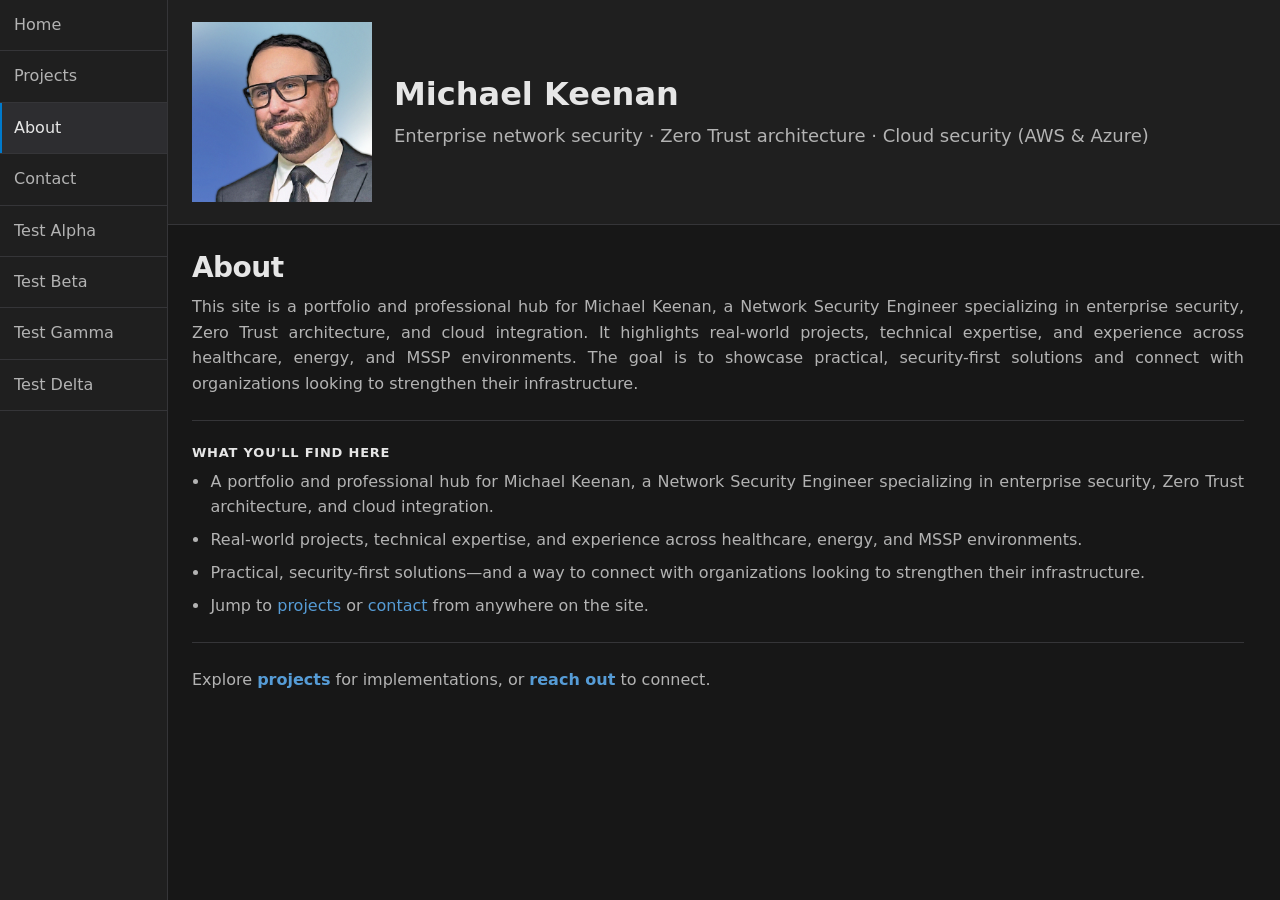
==== about.html @ 4c07b7a3 "Initial website commit" ====
<!doctype html>
<html lang="en">
  <head>
    <meta charset="UTF-8" />
    <meta name="viewport" content="width=device-width, initial-scale=1.0" />
    <title>About · Michael Keenan</title>
    <link rel="stylesheet" href="./styles.css" />
  </head>
  <body>
    <div class="app">
      <aside class="sidebar" aria-label="Primary navigation">
        <div class="sidebar__nav-wrap">
          <button
            type="button"
            class="sidebar-nav__pager sidebar-nav__pager--prev"
            data-nav-prev
            aria-label="Previous menu items"
            hidden>
            &lt;
          </button>
          <nav class="sidebar__nav" id="site-nav">
            <a class="sidebar__link" href="./index.html">Home</a>
            <a class="sidebar__link" href="./projects.html">Projects</a>
            <a class="sidebar__link sidebar__link--active" href="./about.html">About</a>
            <a class="sidebar__link" href="./contact.html">Contact</a>
            <a class="sidebar__link" href="./test-alpha.html">Test Alpha</a>
            <a class="sidebar__link" href="./test-beta.html">Test Beta</a>
            <a class="sidebar__link" href="./test-gamma.html">Test Gamma</a>
            <a class="sidebar__link" href="./test-delta.html">Test Delta</a>
          </nav>
          <button
            type="button"
            class="sidebar-nav__pager sidebar-nav__pager--next"
            data-nav-next
            aria-label="Next menu items"
            hidden>
            &gt;
          </button>
        </div>
      </aside>

      <div class="main">
        <header class="banner" role="banner">
          <div class="banner__inner banner__inner--with-photo">
            <div class="banner__media">
              <img
                class="banner__photo"
                src="./media/profile_picture.png"
                alt="Michael Keenan"
              />
            </div>
            <div class="banner__text">
              <div class="banner__title">Michael Keenan</div>
              <p class="banner__subtitle">
                Enterprise network security · Zero Trust architecture · Cloud security (AWS &amp; Azure)
              </p>
            </div>
          </div>
        </header>

        <main class="content" id="main">
          <section class="section" aria-labelledby="about-heading">
            <h1 id="about-heading">About</h1>
            <p class="content__intro">
              This site is a portfolio and professional hub for Michael Keenan, a Network Security Engineer
              specializing in enterprise security, Zero Trust architecture, and cloud integration. It highlights
              real-world projects, technical expertise, and experience across healthcare, energy, and MSSP
              environments. The goal is to showcase practical, security-first solutions and connect with
              organizations looking to strengthen their infrastructure.
            </p>
          </section>

          <section class="section" aria-labelledby="overview-heading">
            <h2 id="overview-heading">What you&apos;ll find here</h2>
            <ul class="content-list">
              <li>
                A portfolio and professional hub for Michael Keenan, a Network Security Engineer specializing in enterprise
                security, Zero Trust architecture, and cloud integration.
              </li>
              <li>Real-world projects, technical expertise, and experience across healthcare, energy, and MSSP environments.</li>
              <li>
                Practical, security-first solutions—and a way to connect with organizations looking to strengthen their
                infrastructure.
              </li>
              <li>
                Jump to <a href="./projects.html">projects</a> or <a href="./contact.html">contact</a> from anywhere on the site.
              </li>
            </ul>
          </section>

          <section class="section section--footer">
            <p class="content__cta">
              Explore <a href="./projects.html">projects</a> for implementations, or
              <a href="./contact.html">reach out</a> to connect.
            </p>
          </section>
        </main>
      </div>
    </div>
    <script src="./nav-mobile.js" defer></script>
  </body>
</html>
---- styles.css ----
/* --------------------------------------------------------------------------
   Design tokens
   -------------------------------------------------------------------------- */
:root {
  color-scheme: dark;

  /* Visual Studio–style dark (step darker than default VS chrome) */
  --bg: #171717;
  --sidebar-bg: #1f1f1f;
  --banner-bg: #1f1f1f;
  --text: #e6e6e6;
  --muted: #b3b3b3;
  --border: #353538;
  --link: #569cd6;
  --link-hover: #79cdfe;
  --focus: #007acc;
  --list-hover: #252526;
  --list-active: #2d2d30;

  --sidebar-w: 168px;
  --sidebar-link-font-size: 16px;
  --sidebar-link-pad-y: 14px;
  --sidebar-link-pad-x: 14px;
  --radius: 12px;

  /* Vertical rhythm: space above each stacked main section (matches ~24px content gutter) */
  --section-stack-gap: 24px;

  /* Space between section body and the horizontal rule below it */
  --section-divider-pad: 24px;

  /* Prose alignment (headings reset to start below) */
  --prose-text-align: justify;
}

/* --------------------------------------------------------------------------
   Base
   -------------------------------------------------------------------------- */
* {
  box-sizing: border-box;
}

html,
body {
  height: 100%;
}

body {
  margin: 0;
  font-family: "Segoe UI", ui-sans-serif, system-ui, -apple-system, Roboto, Ubuntu, Cantarell,
    Noto Sans, Arial, "Apple Color Emoji", "Segoe UI Emoji";
  background-color: var(--bg);
  color: var(--text);
}

a {
  color: var(--link);
  text-decoration: none;
}

a:hover {
  color: var(--link-hover);
}

a:focus-visible,
button:focus-visible {
  outline: 2px solid var(--focus);
  outline-offset: 2px;
  border-radius: 8px;
}

code {
  font-family: Consolas, "Courier New", ui-monospace, monospace;
  font-size: 0.95em;
  padding: 0.15em 0.35em;
  border-radius: 3px;
  background-color: #323232;
  border: 1px solid #3d3d3d;
  color: #ce9178;
}

/* --------------------------------------------------------------------------
   App shell
   -------------------------------------------------------------------------- */
.app {
  min-height: 100%;
  display: flex;
  flex-direction: column;
}

.main {
  flex: 1;
  min-width: 0;
  display: flex;
  flex-direction: column;
}

/* --------------------------------------------------------------------------
   Sidebar & mobile pager
   -------------------------------------------------------------------------- */
.sidebar {
  width: auto;
  background-color: var(--sidebar-bg);
  border-right: 0;
  border-bottom: 0;
  padding: 0;
  position: relative;
  top: 0;
  height: auto;
}

.sidebar__nav-wrap {
  border-bottom: 1px solid var(--border);
}

.sidebar__nav {
  display: grid;
  gap: 0;
  border-bottom: 0;
  background-color: var(--sidebar-bg);
  grid-auto-flow: column;
  grid-auto-columns: 1fr;
  overflow-x: auto;
  scrollbar-width: none;
  flex: 1;
  min-width: 0;
  overflow-anchor: none;
}

.sidebar__nav::-webkit-scrollbar {
  display: none;
}

.sidebar-nav__pager {
  display: none;
  flex: 0 0 auto;
  align-items: center;
  justify-content: center;
  min-width: 2.75rem;
  padding: 0 0.35rem;
  margin: 0;
  border: 0;
  border-radius: 0;
  font-size: 1.35rem;
  font-weight: 600;
  line-height: 1;
  font-family: inherit;
  color: var(--text);
  background-color: var(--sidebar-bg);
  cursor: pointer;
}

.sidebar-nav__pager:hover {
  background-color: var(--list-hover);
  color: var(--text);
}

.sidebar-nav__pager:focus-visible {
  outline: 2px solid var(--focus);
  outline-offset: -2px;
}

.sidebar-nav__pager[hidden] {
  display: none !important;
}

.sidebar-nav__pager:disabled {
  opacity: 0.35;
  cursor: not-allowed;
  pointer-events: none;
}

.sidebar-nav__pager--prev {
  border-right: 1px solid var(--border);
}

.sidebar-nav__pager--next {
  border-left: 1px solid var(--border);
}

/* Every link keeps a bottom border, including the last (Contact), so separators match. */
.sidebar__link {
  display: block;
  width: 100%;
  padding: var(--sidebar-link-pad-y) var(--sidebar-link-pad-x);
  border-radius: 0;
  color: var(--muted);
  font-size: var(--sidebar-link-font-size);
  line-height: 1.4;
  border-bottom: 1px solid var(--border);
}

.sidebar__link:hover {
  background-color: var(--list-hover);
  color: var(--text);
}

.sidebar__link--active {
  background-color: var(--list-active);
  color: var(--text);
  box-shadow: inset 2px 0 0 var(--focus);
}

/* --------------------------------------------------------------------------
   Banner
   -------------------------------------------------------------------------- */
.banner {
  border-bottom: 1px solid var(--border);
  background-color: var(--banner-bg);
}

.banner__inner {
  padding: 22px 24px;
  max-width: 1100px;
}

.banner__inner--with-photo {
  display: grid;
  grid-template-columns: auto minmax(0, 1fr);
  align-items: center;
  column-gap: clamp(14px, 2.5vw, 22px);
  --banner-photo-max: clamp(7rem, min(26vw, 11.25rem), 13rem);
}

.banner__media {
  display: flex;
  align-items: center;
  justify-content: flex-start;
  min-width: 0;
}

.banner__photo {
  display: block;
  width: auto;
  height: auto;
  max-width: var(--banner-photo-max);
  max-height: var(--banner-photo-max);
  object-fit: contain;
}

.banner__text {
  min-width: 0;
}

.banner__title {
  font-size: 32px;
  font-weight: 650;
}

.banner__subtitle {
  margin: 10px 0 0;
  color: var(--muted);
  font-size: 18px;
  line-height: 1.45;
  max-width: 52rem;
  text-align: var(--prose-text-align);
}

/* --------------------------------------------------------------------------
   Main content & typography
   -------------------------------------------------------------------------- */
.content {
  padding: 26px 24px 56px;
  max-width: 1100px;
  text-align: var(--prose-text-align);
}

.section {
  scroll-margin-top: 84px;
  padding: 0;
  border-bottom: 1px solid var(--border);
}

.section:not(:last-child) {
  padding-bottom: var(--section-divider-pad);
}

.content > .section + .section {
  padding-top: var(--section-stack-gap);
}

.section:last-child {
  border-bottom: 0;
}

.content h1 {
  margin: 0 0 10px;
  font-size: 28px;
  letter-spacing: -0.02em;
  text-align: start;
}

.content h2 {
  margin: 0 0 10px;
  font-size: 13px;
  font-weight: 600;
  letter-spacing: 0.06em;
  text-transform: uppercase;
  color: var(--text);
  text-align: start;
}

.content p {
  margin: 0;
  color: var(--muted);
  line-height: 1.6;
}

.content__intro {
  margin-top: 4px;
  color: var(--text);
}

.content-list {
  margin: 0;
  padding-left: 1.15rem;
  color: var(--muted);
  line-height: 1.55;
}

.content-list li + li {
  margin-top: 8px;
}

.content-list--skills {
  list-style: disc;
  padding-left: 1.15rem;
}

.content-list__label {
  display: inline-block;
  min-width: 10.5rem;
  margin-right: 0.35rem;
  color: var(--text);
  font-weight: 600;
}

.content-list--skills .content-list__label::after {
  content: ":";
}

.section--footer {
  border-bottom: 0;
}

.section--footer .content__cta {
  margin: 0;
  color: var(--muted);
}

.content__cta a {
  font-weight: 600;
}

/* --------------------------------------------------------------------------
   Responsive
   -------------------------------------------------------------------------- */
@media (max-width: 560px) {
  .banner__inner--with-photo {
    grid-template-columns: 1fr;
    justify-items: center;
    row-gap: 14px;
  }

  .banner__media {
    justify-self: center;
    height: auto;
    max-height: none;
    justify-content: center;
  }

  .banner__photo {
    max-width: min(11rem, 72vw);
    max-height: min(11rem, 72vw);
    width: auto;
    height: auto;
    object-fit: contain;
  }

  .banner__text {
    justify-self: stretch;
    width: 100%;
  }

  .content-list__label {
    display: block;
    min-width: 0;
    margin: 0 0 2px;
  }
}

@media (max-width: 860px) {
  .sidebar__nav-wrap {
    display: flex;
    flex-direction: row;
    align-items: stretch;
  }

  .sidebar-nav__pager {
    display: flex;
  }

  .sidebar__nav {
    grid-auto-columns: max-content;
    overflow-x: hidden;
  }

  .sidebar .sidebar__link {
    width: auto;
    min-width: 7.5rem;
    border-bottom: 0;
    border-right: 1px solid var(--border);
  }

  .sidebar .sidebar__link:last-child {
    border-right: 0;
  }
}

@media (min-width: 861px) {
  .app {
    flex-direction: row;
  }

  .sidebar {
    width: var(--sidebar-w);
    height: 100vh;
    position: sticky;
    border-right: 1px solid var(--border);
    border-bottom: 0;
  }

  /* Unwrap so the nav stacks like before (no flex stretch to full sidebar height). */
  .sidebar__nav-wrap {
    display: contents;
    border-bottom: 0;
    height: auto;
  }

  .sidebar-nav__pager {
    display: none !important;
  }

  .sidebar .sidebar__nav {
    grid-auto-flow: row;
    grid-auto-columns: initial;
    overflow-x: visible;
    flex: none;
    min-height: 0;
    min-width: auto;
  }
}
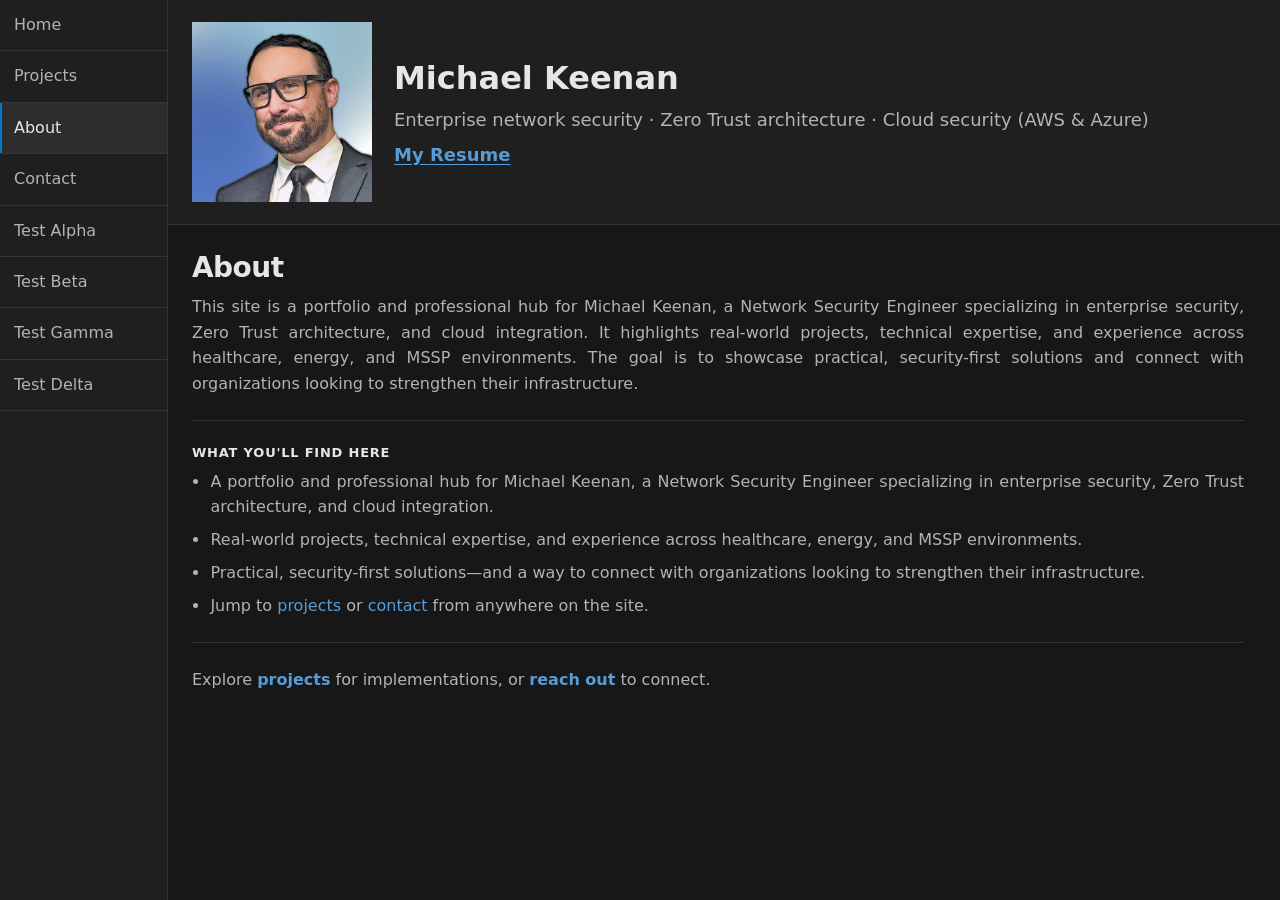
==== commit 2614f596: "update site pages and styles" ====
--- a/about.html
+++ b/about.html
@@ -54,6 +54,13 @@
               <p class="banner__subtitle">
                 Enterprise network security · Zero Trust architecture · Cloud security (AWS &amp; Azure)
               </p>
+              <p class="banner__resume">
+                <a
+                  class="banner__resume-link"
+                  href="./media/resume.pdf"
+                  download="Michael-Keenan-Resume.pdf"
+                  >My Resume</a>
+              </p>
             </div>
           </div>
         </header>
--- a/styles.css
+++ b/styles.css
@@ -256,6 +256,21 @@
   text-align: var(--prose-text-align);
 }
 
+.banner__resume {
+  margin: 10px 0 0;
+}
+
+.banner__resume-link {
+  font-size: 18px;
+  font-weight: 600;
+  text-decoration: underline;
+  text-underline-offset: 3px;
+}
+
+.banner__resume-link:hover {
+  text-decoration-thickness: 2px;
+}
+
 /* --------------------------------------------------------------------------
    Main content & typography
    -------------------------------------------------------------------------- */
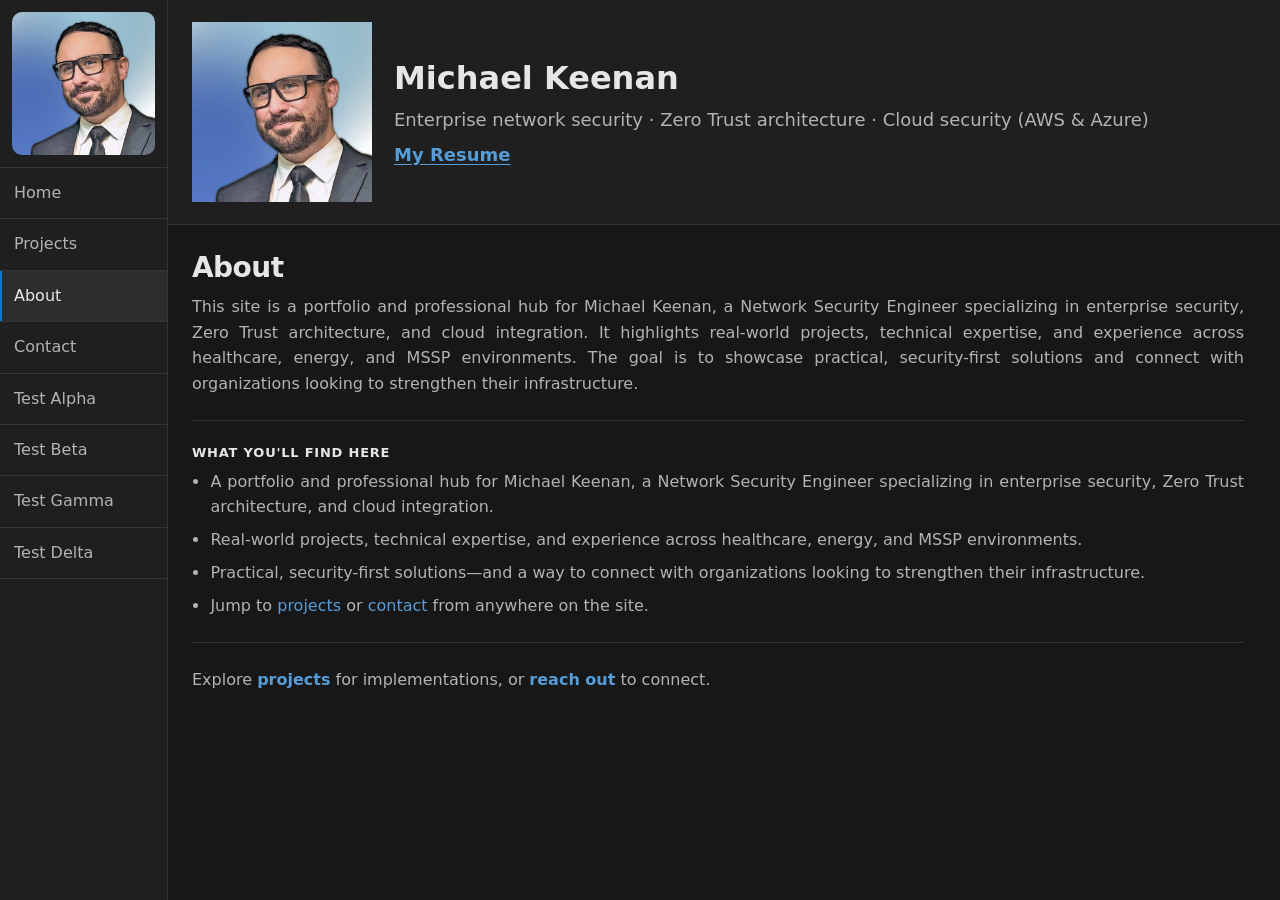
==== commit dc9917b7: "navigation pane image added" ====
--- a/about.html
+++ b/about.html
@@ -9,6 +9,18 @@
   <body>
     <div class="app">
       <aside class="sidebar" aria-label="Primary navigation">
+        <div class="sidebar__mark-wrap">
+          <a class="sidebar__mark" href="./index.html" aria-label="Home">
+            <img
+              class="sidebar__mark-img"
+              src="./media/profile_picture.png"
+              alt=""
+              width="168"
+              height="168"
+              decoding="async"
+            />
+          </a>
+        </div>
         <div class="sidebar__nav-wrap">
           <button
             type="button"
@@ -57,7 +69,7 @@
               <p class="banner__resume">
                 <a
                   class="banner__resume-link"
-                  href="./media/resume.pdf"
+                  href="./media/Michael-Keenan-Resume.pdf"
                   download="Michael-Keenan-Resume.pdf"
                   >My Resume</a>
               </p>
--- a/styles.css
+++ b/styles.css
@@ -18,6 +18,7 @@
   --list-active: #2d2d30;
 
   --sidebar-w: 168px;
+  --sidebar-mark-size-mobile: 48px;
   --sidebar-link-font-size: 16px;
   --sidebar-link-pad-y: 14px;
   --sidebar-link-pad-x: 14px;
@@ -107,6 +108,36 @@
   position: relative;
   top: 0;
   height: auto;
+}
+
+.sidebar__mark-wrap {
+  display: flex;
+  align-items: center;
+  justify-content: center;
+  padding: 12px;
+  border-bottom: 1px solid var(--border);
+  background-color: var(--sidebar-bg);
+}
+
+.sidebar__mark {
+  display: block;
+  width: 100%;
+  max-width: var(--sidebar-w);
+  aspect-ratio: 1;
+  overflow: hidden;
+  border-radius: 10px;
+  flex-shrink: 0;
+}
+
+.sidebar__mark:hover .sidebar__mark-img {
+  opacity: 0.92;
+}
+
+.sidebar__mark-img {
+  display: block;
+  width: 100%;
+  height: 100%;
+  object-fit: cover;
 }
 
 .sidebar__nav-wrap {
@@ -405,6 +436,17 @@
 }
 
 @media (max-width: 860px) {
+  .sidebar__mark-wrap {
+    padding: 10px 12px;
+  }
+
+  .sidebar__mark {
+    width: var(--sidebar-mark-size-mobile);
+    height: var(--sidebar-mark-size-mobile);
+    max-width: none;
+    aspect-ratio: auto;
+  }
+
   .sidebar__nav-wrap {
     display: flex;
     flex-direction: row;
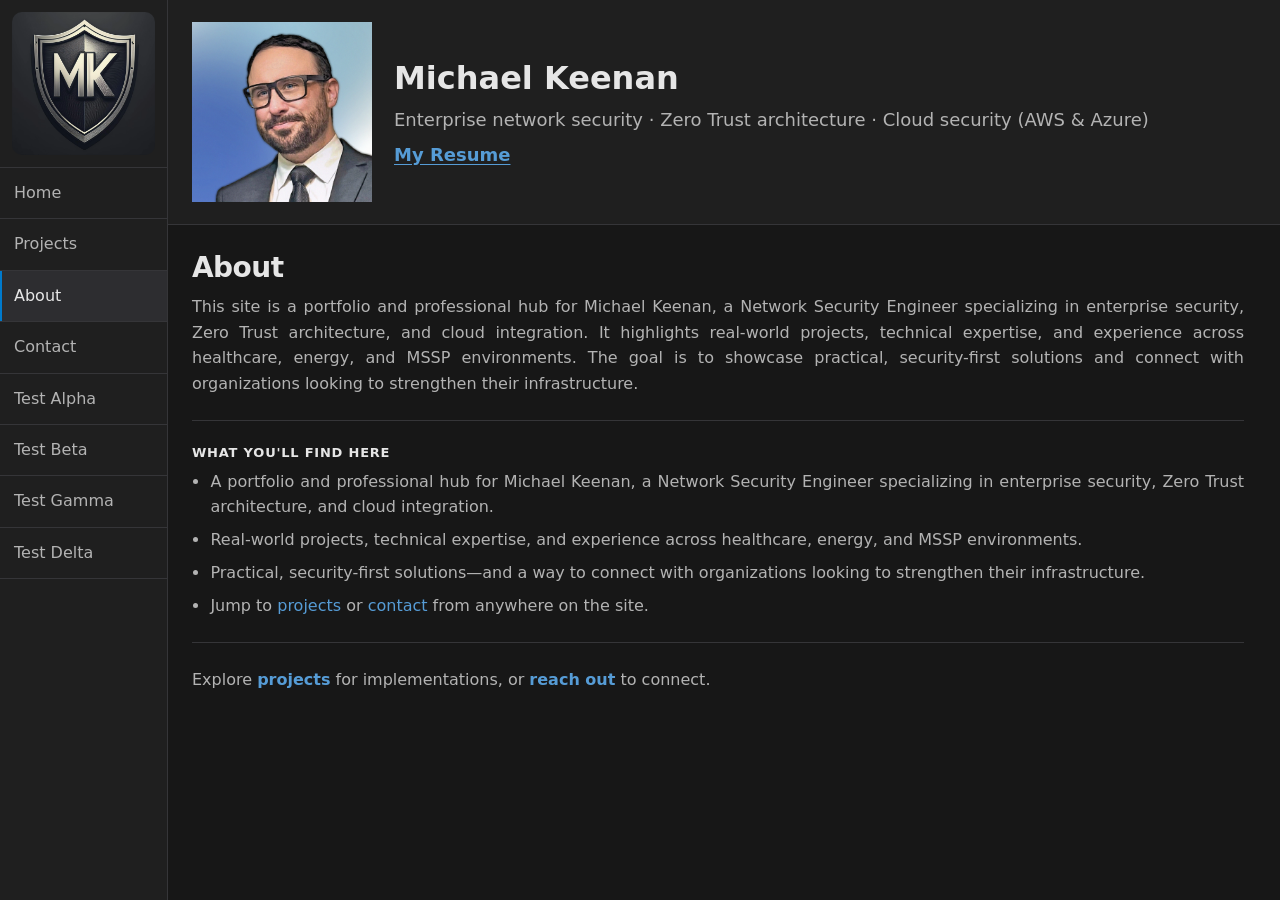
==== commit eb6594f8: "added logo image to all other navigation panes other than index.html" ====
--- a/about.html
+++ b/about.html
@@ -13,7 +13,7 @@
           <a class="sidebar__mark" href="./index.html" aria-label="Home">
             <img
               class="sidebar__mark-img"
-              src="./media/profile_picture.png"
+              src="./media/mk-logo-minimal-basic-shield-00-1080x1080.png"
               alt=""
               width="168"
               height="168"
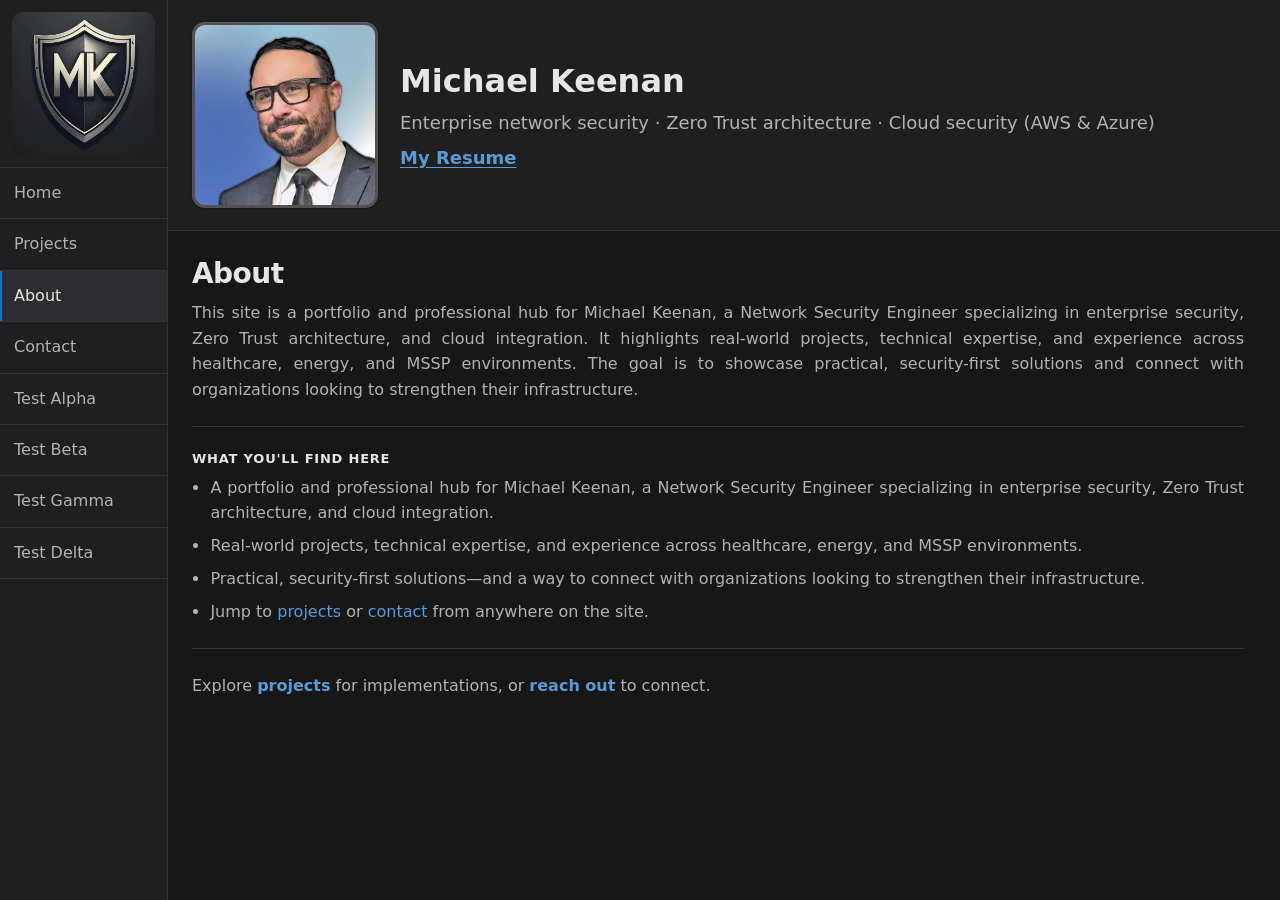
==== commit 26e360a3: "added a border around my profile picture" ====
--- a/about.html
+++ b/about.html
@@ -31,7 +31,17 @@
             &lt;
           </button>
           <nav class="sidebar__nav" id="site-nav">
-            <a class="sidebar__link" href="./index.html">Home</a>
+            <a class="sidebar__link sidebar__link--home" href="./index.html" aria-label="Home">
+              <span class="sidebar__link-home-label">Home</span>
+              <img
+                class="sidebar__link-home-img"
+                src="./media/mk-logo-minimal-basic-shield-00-1080x1080.png"
+                alt=""
+                width="168"
+                height="168"
+                decoding="async"
+              />
+            </a>
             <a class="sidebar__link" href="./projects.html">Projects</a>
             <a class="sidebar__link sidebar__link--active" href="./about.html">About</a>
             <a class="sidebar__link" href="./contact.html">Contact</a>
--- a/styles.css
+++ b/styles.css
@@ -232,6 +232,10 @@
   box-shadow: inset 2px 0 0 var(--focus);
 }
 
+.sidebar__link-home-img {
+  display: none;
+}
+
 /* --------------------------------------------------------------------------
    Banner
    -------------------------------------------------------------------------- */
@@ -258,6 +262,16 @@
   align-items: center;
   justify-content: flex-start;
   min-width: 0;
+}
+
+/* Frame around profile photo: flat 1px border on #1f1f1f was too low-contrast to read. */
+.banner__inner--with-photo .banner__media {
+  padding: 3px;
+  background-color: color-mix(in srgb, var(--border) 86%, white 14%);
+  border-radius: 13px;
+  box-shadow:
+    inset 0 1px 0 rgba(255, 255, 255, 0.065),
+    0 1px 2px rgba(0, 0, 0, 0.32);
 }
 
 .banner__photo {
@@ -267,6 +281,8 @@
   max-width: var(--banner-photo-max);
   max-height: var(--banner-photo-max);
   object-fit: contain;
+  border-radius: 10px;
+  box-shadow: inset 0 0 0 1px rgba(255, 255, 255, 0.075);
 }
 
 .banner__text {
@@ -436,15 +452,9 @@
 }
 
 @media (max-width: 860px) {
+  /* Logo lives in the first nav slot (Home); hide duplicate mark above the strip. */
   .sidebar__mark-wrap {
-    padding: 10px 12px;
-  }
-
-  .sidebar__mark {
-    width: var(--sidebar-mark-size-mobile);
-    height: var(--sidebar-mark-size-mobile);
-    max-width: none;
-    aspect-ratio: auto;
+    display: none;
   }
 
   .sidebar__nav-wrap {
@@ -469,8 +479,51 @@
     border-right: 1px solid var(--border);
   }
 
+  .sidebar .sidebar__link:not(.sidebar__link--home) {
+    display: flex;
+    align-items: center;
+    justify-content: center;
+  }
+
+  .sidebar .sidebar__link--home {
+    position: relative;
+    display: flex;
+    align-items: center;
+    justify-content: center;
+    min-width: 3.25rem;
+    padding: var(--sidebar-link-pad-y) 12px;
+  }
+
+  .sidebar__link-home-label {
+    position: absolute;
+    width: 1px;
+    height: 1px;
+    padding: 0;
+    margin: -1px;
+    overflow: hidden;
+    clip: rect(0, 0, 0, 0);
+    white-space: nowrap;
+    border: 0;
+  }
+
+  .sidebar__link-home-img {
+    display: block;
+    width: var(--sidebar-mark-size-mobile);
+    height: var(--sidebar-mark-size-mobile);
+    object-fit: cover;
+    border-radius: 0;
+  }
+
   .sidebar .sidebar__link:last-child {
     border-right: 0;
+  }
+
+  .banner__inner--with-photo {
+    grid-template-columns: 1fr;
+  }
+
+  .banner__inner--with-photo .banner__media {
+    display: none;
   }
 }
 
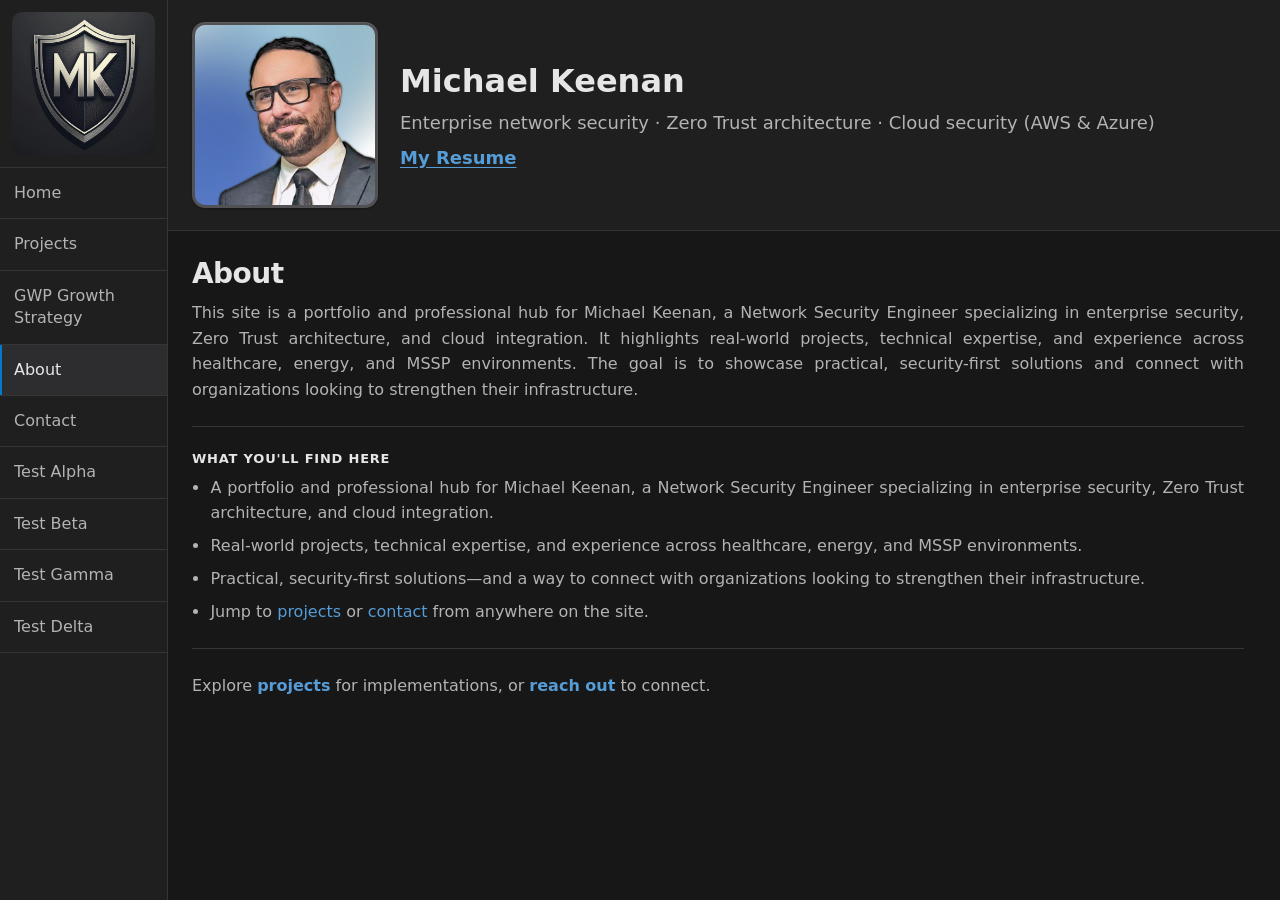
==== commit 608e1a53: "Great White Pools page added" ====
--- a/about.html
+++ b/about.html
@@ -43,6 +43,7 @@
               />
             </a>
             <a class="sidebar__link" href="./projects.html">Projects</a>
+            <a class="sidebar__link" href="./great-white-pools-growth-strategy.html">GWP Growth Strategy</a>
             <a class="sidebar__link sidebar__link--active" href="./about.html">About</a>
             <a class="sidebar__link" href="./contact.html">Contact</a>
             <a class="sidebar__link" href="./test-alpha.html">Test Alpha</a>
